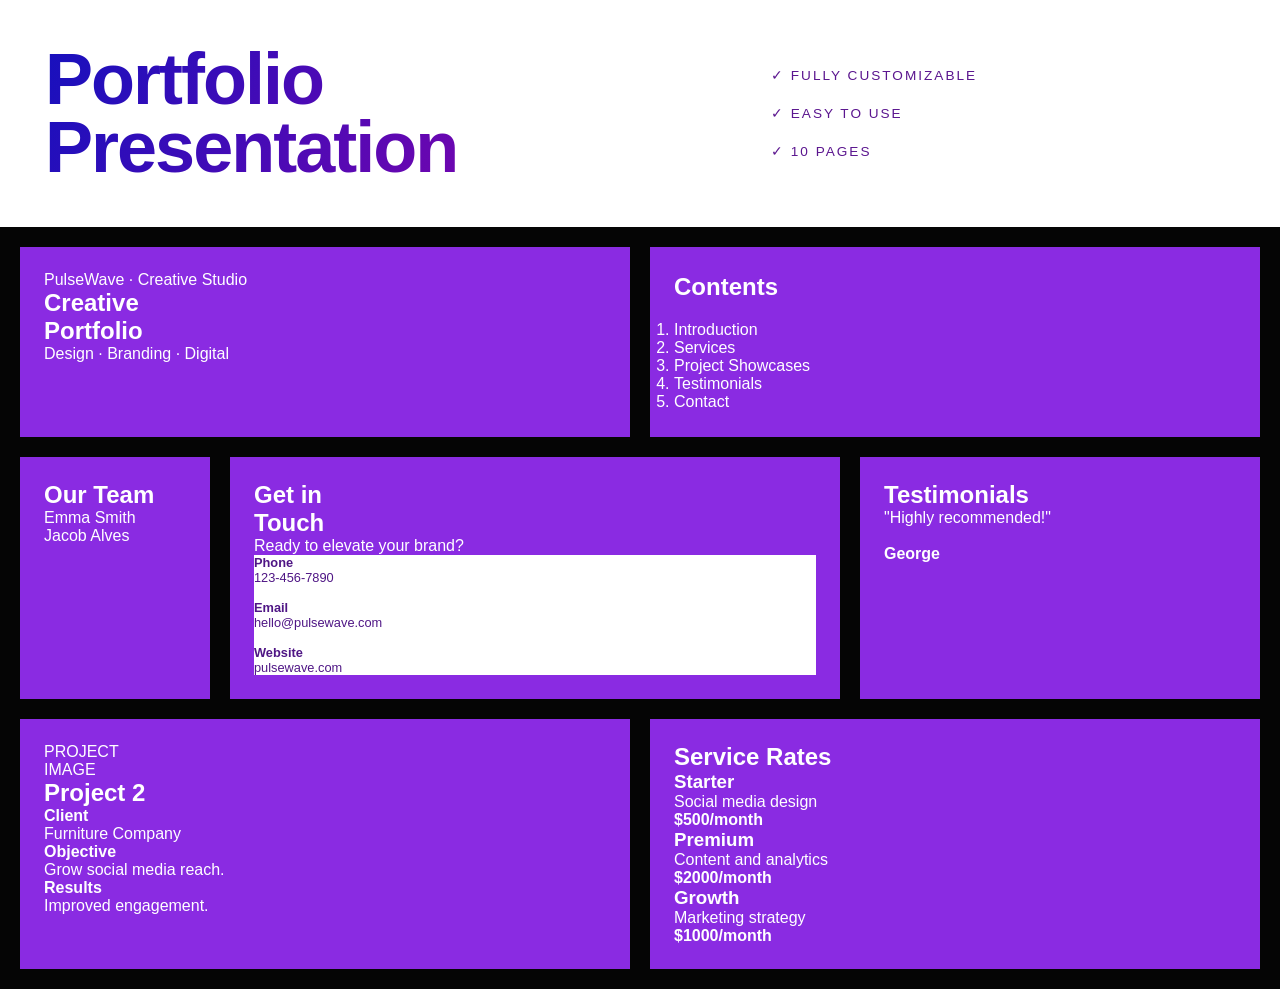
==== grid.html @ b06c8a17 "reconfigurations" ====
<!DOCTYPE html>
<html lang="en">
<head>
    <meta charset="UTF-8">
    <meta name="viewport" content="width=device-width, initial-scale=1.0">
    <title>Creative Portfolio</title>
    <link rel="stylesheet" href="grid.css">
</head>
<body>

    <!-- Top introduction -->
    <header class="intro">
        <h1>Portfolio<br>Presentation</h1>

        <ul class="features">
            <li>✓ Fully customizable</li>
            <li>✓ Easy to use</li>
            <li>✓ 10 pages</li>
        </ul>
    </header>

  
    <main class="gallery">

        <section class="slide cover">
            <p class="small">PulseWave · Creative Studio</p>
            <h2>Creative<br>Portfolio</h2>
            <p class="details">Design · Branding · Digital</p>
        </section>

        <section class="slide contents">
            <h2>Contents</h2>
            <ol>
                <li>Introduction</li>
                <li>Services</li>
                <li>Project Showcases</li>
                <li>Testimonials</li>
                <li>Contact</li>
            </ol>
        </section>

        <section class="slide team">
            <h2>Our Team</h2>
            <p>Emma Smith</p>
            <p>Jacob Alves</p>
        </section>

        <section class="slide contact">
            <div>
                <h2>Get in<br>Touch</h2>
                <p>Ready to elevate your brand?</p>
            </div>
            <div class="contact-info">
                <p><strong>Phone</strong><br>123-456-7890</p>
                <p><strong>Email</strong><br>hello@pulsewave.com</p>
                <p><strong>Website</strong><br>pulsewave.com</p>
            </div>
        </section>

        <section class="slide testimonials">
            <h2>Testimonials</h2>
            <blockquote>
                "Highly recommended!"
                <br><br>
                <strong>George</strong>
            </blockquote>
        </section>

        <section class="slide project">
            <div class="project-image">PROJECT<br>IMAGE</div>
            <div class="project-info">
                <h2>Project 2</h2>
                <p><strong>Client</strong><br>Furniture Company</p>
                <p><strong>Objective</strong><br>Grow social media reach.</p>
                <p><strong>Results</strong><br>Improved engagement.</p>
            </div>
        </section>

        <section class="slide rates">
            <h2>Service Rates</h2>
            <div class="packages">
                <article>
                    <h3>Starter</h3>
                    <p>Social media design</p>
                    <strong>$500/month</strong>
                </article>
                <article>
                    <h3>Premium</h3>
                    <p>Content and analytics</p>
                    <strong>$2000/month</strong>
                </article>
                <article>
                    <h3>Growth</h3>
                    <p>Marketing strategy</p>
                    <strong>$1000/month</strong>
                </article>
            </div>
        </section>

    </main>

</body>
</html>
---- grid.css ----
*{
  padding: 0;
  margin: 0;
  box-sizing: border-box;
}

body {
    font-family: Arial, sans-serif;
    color: #171717;
}


.intro {
  display: grid;
    grid-template-columns: 1.5fr 1fr;
    align-items: center;
    gap: 30px;
    padding: 45px;
    background-color: white;
}

.intro h1 {
    font-size: clamp(2.5rem, 6vw, 4.5rem);
    line-height: 0.95;
    letter-spacing: -2px;
    background: linear-gradient(120deg, #1710bd, #a000a8);
    color: #6200a5;
    -webkit-background-clip: text;
    background-clip: text;
    -webkit-text-fill-color: transparent;
}

.features {
    list-style: none;
    display: grid;
    gap: 22px;
    color: #5b168f;
    text-transform: uppercase;
    letter-spacing: 2px;
    font-size: 0.85rem;
}

.gallery{
  display: grid;
  grid-template-columns: repeat(6, minmax(0, 1fr));

  grid-template-areas: 
   "cover cover cover contents contents contents"
   "team contact contact contact testimonials testimonials" 
   "project project project rates rates rates";
   gap: 20px;
   padding: 20px;        
   background-color: #050505;
}

.slide {
    min-width: 0;
    min-height: 190px;
    padding: 24px;
    overflow: hidden;
    background: blueviolet;
    color: white;
}

.cover{
grid-area: cover;
color: white;
}

.contact-info {
    background: white;
    color: #4f1685;
    display: grid;
    align-content: center;
    gap: 15px;
    font-size: 0.8rem;
    overflow-wrap: anywhere;
}

.contents{
grid-area: contents;
color: white;
display: grid;
grid-template-columns: 1fr, 1fr;
align-items: center;
gap: 15px;
}

.team{
grid-area: team;
color: white;
}

.contact{
grid-area: contact;
color: white;
}

.testimonials{
  grid-area: testimonials;
  color: white;
}

.project {
  grid-area:project ;
  color: white;
}

.rates{
  grid-area: rates;
}
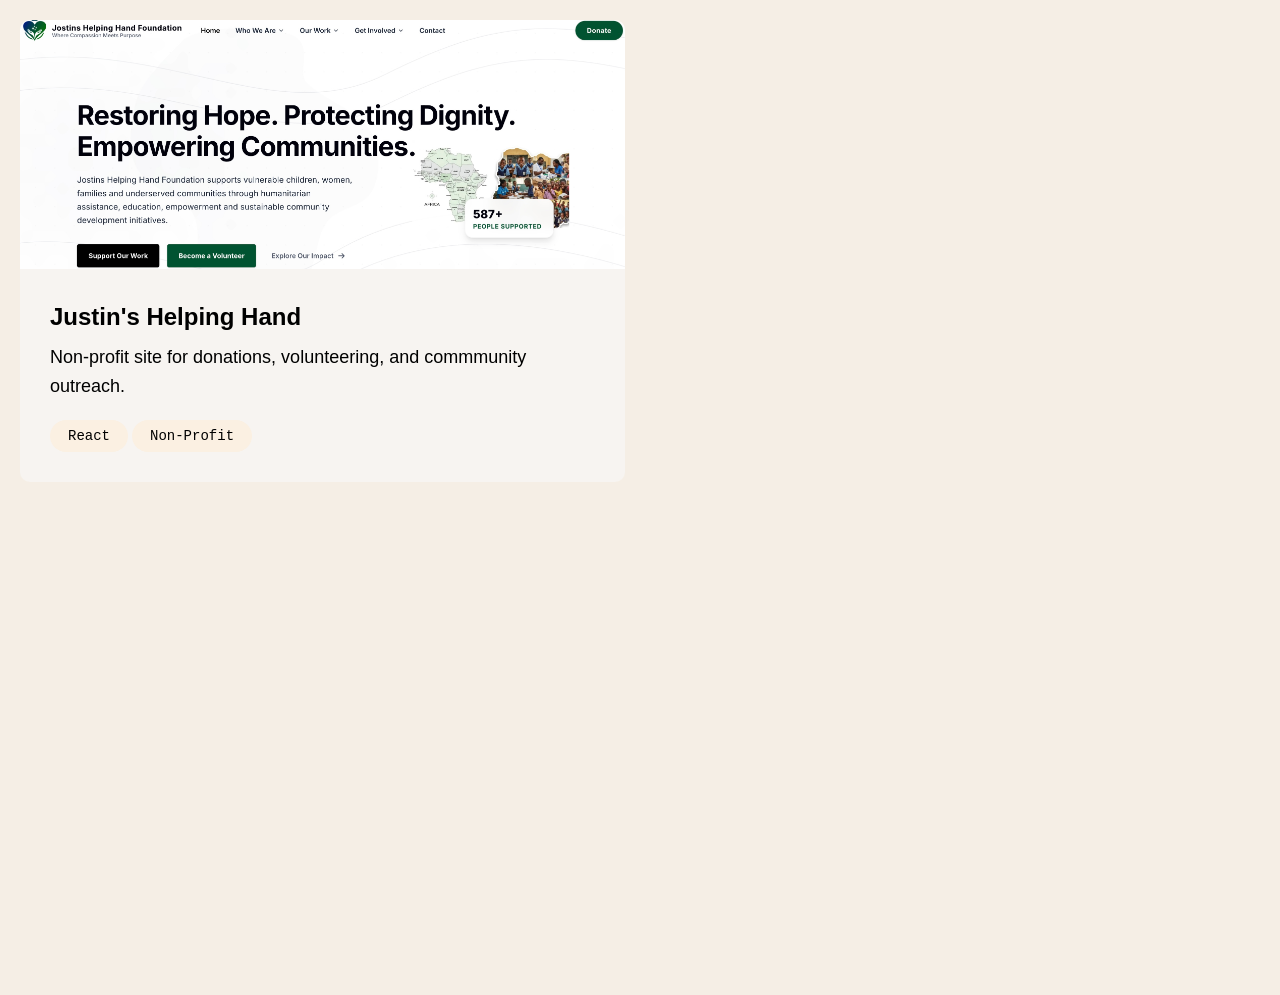
==== commit 0b36008a: "Rebuild page with new HTML and CSS Removed the original layout and built a new grid-based design" ====
--- a/grid.html
+++ b/grid.html
@@ -1,104 +1,36 @@
-
 <!DOCTYPE html>
 <html lang="en">
+
 <head>
     <meta charset="UTF-8">
     <meta name="viewport" content="width=device-width, initial-scale=1.0">
     <title>Creative Portfolio</title>
     <link rel="stylesheet" href="grid.css">
 </head>
+
 <body>
 
-    <!-- Top introduction -->
-    <header class="intro">
-        <h1>Portfolio<br>Presentation</h1>
+    <main>
+        <div class="main">
+            <div class="card1">
+                <div class="imeg">
+                    <img src="Screen Shot 2026-10-29 at 09.38.31 3.jpg" alt="image">
+                </div>
+                <div class="h">
+                    <h2>Justin's Helping Hand</h2>
+                    <p>Non-profit site for donations, volunteering, and commmunity outreach.</p>
+                    <button>React</button> <button>Non-Profit</button>
+                </div>
+            </div>
+            <div class="card2">
+                
+            </div>
+            <div class="card3">
 
-        <ul class="features">
-            <li>✓ Fully customizable</li>
-            <li>✓ Easy to use</li>
-            <li>✓ 10 pages</li>
-        </ul>
-    </header>
-
-  
-    <main class="gallery">
-
-        <section class="slide cover">
-            <p class="small">PulseWave · Creative Studio</p>
-            <h2>Creative<br>Portfolio</h2>
-            <p class="details">Design · Branding · Digital</p>
-        </section>
-
-        <section class="slide contents">
-            <h2>Contents</h2>
-            <ol>
-                <li>Introduction</li>
-                <li>Services</li>
-                <li>Project Showcases</li>
-                <li>Testimonials</li>
-                <li>Contact</li>
-            </ol>
-        </section>
-
-        <section class="slide team">
-            <h2>Our Team</h2>
-            <p>Emma Smith</p>
-            <p>Jacob Alves</p>
-        </section>
-
-        <section class="slide contact">
-            <div>
-                <h2>Get in<br>Touch</h2>
-                <p>Ready to elevate your brand?</p>
             </div>
-            <div class="contact-info">
-                <p><strong>Phone</strong><br>123-456-7890</p>
-                <p><strong>Email</strong><br>hello@pulsewave.com</p>
-                <p><strong>Website</strong><br>pulsewave.com</p>
-            </div>
-        </section>
-
-        <section class="slide testimonials">
-            <h2>Testimonials</h2>
-            <blockquote>
-                "Highly recommended!"
-                <br><br>
-                <strong>George</strong>
-            </blockquote>
-        </section>
-
-        <section class="slide project">
-            <div class="project-image">PROJECT<br>IMAGE</div>
-            <div class="project-info">
-                <h2>Project 2</h2>
-                <p><strong>Client</strong><br>Furniture Company</p>
-                <p><strong>Objective</strong><br>Grow social media reach.</p>
-                <p><strong>Results</strong><br>Improved engagement.</p>
-            </div>
-        </section>
-
-        <section class="slide rates">
-            <h2>Service Rates</h2>
-            <div class="packages">
-                <article>
-                    <h3>Starter</h3>
-                    <p>Social media design</p>
-                    <strong>$500/month</strong>
-                </article>
-                <article>
-                    <h3>Premium</h3>
-                    <p>Content and analytics</p>
-                    <strong>$2000/month</strong>
-                </article>
-                <article>
-                    <h3>Growth</h3>
-                    <p>Marketing strategy</p>
-                    <strong>$1000/month</strong>
-                </article>
-            </div>
-        </section>
-
+        </div>
     </main>
 
 </body>
-</html>
+
+</html>
--- a/grid.css
+++ b/grid.css
@@ -1,111 +1,59 @@
-*{
-  padding: 0;
+* {
+  box-sizing: border-box;
   margin: 0;
-  box-sizing: border-box;
+padding: 0;
 }
 
-body {
-    font-family: Arial, sans-serif;
-    color: #171717;
+.main {
+  display: grid;
+  grid-template: 1fr 1fr/1fr 1fr;
+  gap: 30px;
+ background-color: rgb(245, 238, 229);
+padding: 20px;
 }
 
-
-.intro {
-  display: grid;
-    grid-template-columns: 1.5fr 1fr;
-    align-items: center;
-    gap: 30px;
-    padding: 45px;
-    background-color: white;
+img {
+ width: 100%;
+ border-top-left-radius: 10px;
+ border-top-right-radius: 10px;
 }
 
-.intro h1 {
-    font-size: clamp(2.5rem, 6vw, 4.5rem);
-    line-height: 0.95;
-    letter-spacing: -2px;
-    background: linear-gradient(120deg, #1710bd, #a000a8);
-    color: #6200a5;
-    -webkit-background-clip: text;
-    background-clip: text;
-    -webkit-text-fill-color: transparent;
+.card1 {
+  background-color:rgb(247, 244, 241);
+  border-radius: 10px;
 }
 
-.features {
-    list-style: none;
-    display: grid;
-    gap: 22px;
-    color: #5b168f;
-    text-transform: uppercase;
-    letter-spacing: 2px;
-    font-size: 0.85rem;
+.card1:hover {
+    transition: all 0.4s ease;
+    transform: translateX(-5px);
+    box-shadow: 0 8px 20px rgba(18, 19, 18, 0.461);
 }
 
-.gallery{
-  display: grid;
-  grid-template-columns: repeat(6, minmax(0, 1fr));
-
-  grid-template-areas: 
-   "cover cover cover contents contents contents"
-   "team contact contact contact testimonials testimonials" 
-   "project project project rates rates rates";
-   gap: 20px;
-   padding: 20px;        
-   background-color: #050505;
+.h {
+  padding: 30px;
 }
 
-.slide {
-    min-width: 0;
-    min-height: 190px;
-    padding: 24px;
-    overflow: hidden;
-    background: blueviolet;
-    color: white;
+.h button {
+  padding: 8px 18px;
+  background-color: rgb(251, 240, 226);
+  border-radius: 20px;
+  border: none;
+  font-family: "Space Mono", monospace;
+  font-size: 14px;
 }
 
-.cover{
-grid-area: cover;
-color: white;
+.h p{
+
+  margin: 12px 0 20px;
+  line-height: 1.6;
+  font-size: 18px;
 }
 
-.contact-info {
-    background: white;
-    color: #4f1685;
-    display: grid;
-    align-content: center;
-    gap: 15px;
-    font-size: 0.8rem;
-    overflow-wrap: anywhere;
+.h h2,
+p {
+  font-family: 'Lucida Sans', 'Lucida Sans Regular', 'Lucida Grande', 'Lucida Sans Unicode', Geneva, Verdana, sans-serif;
 }
 
-.contents{
-grid-area: contents;
-color: white;
-display: grid;
-grid-template-columns: 1fr, 1fr;
-align-items: center;
-gap: 15px;
-}
-
-.team{
-grid-area: team;
-color: white;
-}
-
-.contact{
-grid-area: contact;
-color: white;
-}
-
-.testimonials{
-  grid-area: testimonials;
-  color: white;
-}
-
-.project {
-  grid-area:project ;
-  color: white;
-}
-
-.rates{
-  grid-area: rates;
+.card3 {
+  grid-column: 1 / 3;
 }
